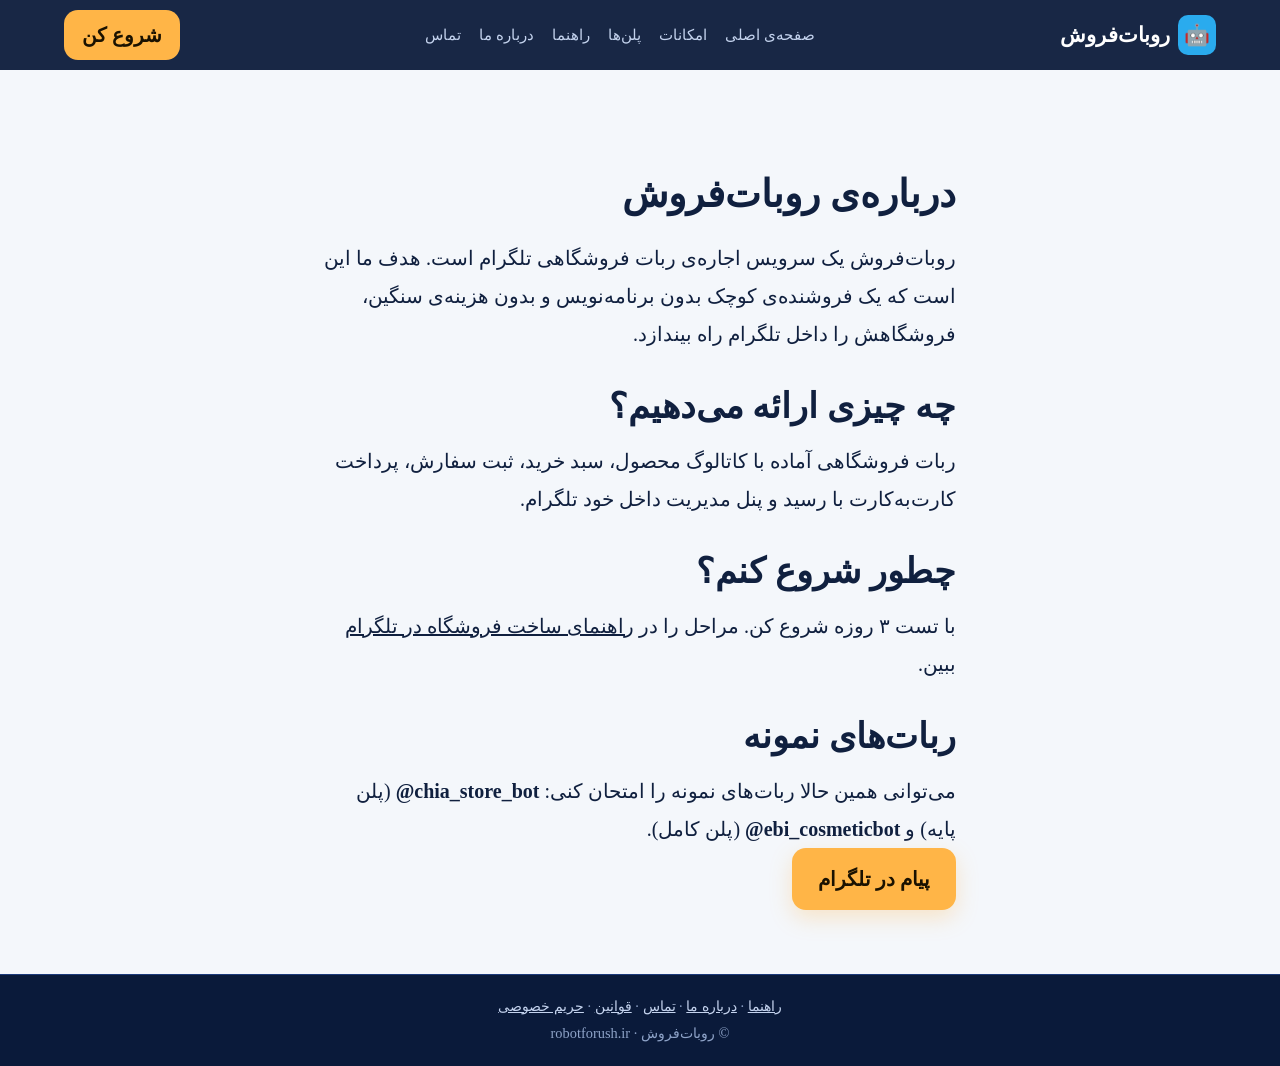
==== about/index.html @ 33a39016 "add about, contact, terms, privacy pages and mobile menu" ====
<!doctype html>
<html lang="fa" dir="rtl">
<head>
<meta charset="utf-8">
<meta name="viewport" content="width=device-width, initial-scale=1">
<title>درباره ما | روبات‌فروش</title>
<meta name="description" content="روبات‌فروش یک سرویس اجاره‌ی ربات فروشگاهی تلگرام برای فروشنده‌های کوچک است.">
<link rel="canonical" href="https://robotforush.ir/about/">
<link rel="stylesheet" href="/style.css?v=4">
</head>
<body>
<header class="top">
  <a class="brand" href="/"><i>🤖</i> روبات‌فروش</a>
  <input type="checkbox" id="mn" class="mn-t"><label for="mn" class="mn-b" aria-label="منو">☰</label>
  <nav class="mn"><a href="/">صفحه‌ی اصلی</a><a href="/#features">امکانات</a><a href="/#plans">پلن‌ها</a><a href="/guide/">راهنما</a><a href="/about/">درباره ما</a><a href="/contact/">تماس</a></nav>
  <a class="btn sm" href="tg://resolve?domain=ebiefgh62">شروع کن</a>
</header>
<main>
<article class="block article">
<h1 class="art-title">درباره‌ی روبات‌فروش</h1>
<p>روبات‌فروش یک سرویس اجاره‌ی ربات فروشگاهی تلگرام است. هدف ما این است که یک فروشنده‌ی کوچک بدون برنامه‌نویس و بدون هزینه‌ی سنگین، فروشگاهش را داخل تلگرام راه بیندازد.</p>
<h2>چه چیزی ارائه می‌دهیم؟</h2>
<p>ربات فروشگاهی آماده با کاتالوگ محصول، سبد خرید، ثبت سفارش، پرداخت کارت‌به‌کارت با رسید و پنل مدیریت داخل خود تلگرام.</p>
<h2>چطور شروع کنم؟</h2>
<p>با تست ۳ روزه شروع کن. مراحل را در <a href="/guide/">راهنمای ساخت فروشگاه در تلگرام</a> ببین.</p>
<h2>ربات‌های نمونه</h2>
<p>می‌توانی همین حالا ربات‌های نمونه را امتحان کنی: <b dir="ltr">@chia_store_bot</b> (پلن پایه) و <b dir="ltr">@ebi_cosmeticbot</b> (پلن کامل).</p>
<p><a class="btn" href="tg://resolve?domain=ebiefgh62">پیام در تلگرام</a></p>
</article>
</main>
<footer><a href="/guide/">راهنما</a> · <a href="/about/">درباره ما</a> · <a href="/contact/">تماس</a> · <a href="/terms/">قوانین</a> · <a href="/privacy/">حریم خصوصی</a><br>© روبات‌فروش · robotforush.ir</footer>
</body>
</html>
---- style.css ----
@font-face{font-family:"BNazanin";src:local("B Nazanin"),local("BNazanin"),url("fonts/BNazanin.woff2") format("woff2"),url("fonts/BNazanin.ttf") format("truetype");font-weight:400;font-display:swap}
@font-face{font-family:"BNazanin";src:local("B Nazanin Bold"),local("BNazanin-Bold"),url("fonts/BNazanin-Bold.woff2") format("woff2"),url("fonts/BNazanin-Bold.ttf") format("truetype");font-weight:700;font-display:swap}
:root{--navy:#0a1a3a;--navy2:#13306b;--cyan:#2aabee;--sun:#ffb547;--ink:#10203f;--mute:#586a85;--bg:#f4f7fb;--card:#fff;--line:#dde5f0}
*{box-sizing:border-box}
html{scroll-behavior:smooth}
body{margin:0;background:var(--bg);color:var(--ink);font:20px/1.9 BNazanin,'B Nazanin',Nazanin,Tahoma,serif}
a{color:inherit}
h2,h3,p,ul,ol{margin:0}
:focus-visible{outline:3px solid var(--sun);outline-offset:3px}
.top{position:sticky;top:0;z-index:9;display:flex;align-items:center;justify-content:space-between;gap:14px;padding:10px 5vw;background:rgba(10,26,58,.94);backdrop-filter:blur(8px);color:#fff;flex-wrap:wrap}
.brand{font-weight:700;font-size:1.3rem;text-decoration:none;display:flex;gap:8px;align-items:center}
.brand i{font-style:normal;background:var(--cyan);border-radius:10px;padding:0 6px}
.top nav{display:flex;gap:18px;flex-wrap:wrap}
.top nav a{text-decoration:none;color:#c4d3ee;font-size:.95rem}
.top nav a:hover{color:#fff}
.btn{display:inline-block;background:var(--sun);color:#1b1200;text-decoration:none;padding:12px 26px;border-radius:14px;font-weight:700;box-shadow:0 8px 22px rgba(255,181,71,.28);transition:transform .15s}
.btn:hover{transform:translateY(-2px)}
.btn.sm{padding:6px 18px;box-shadow:none}
.btn.ghost{background:transparent;color:#fff;border:2px solid rgba(255,255,255,.35);box-shadow:none}
.btn.dark{background:var(--navy);color:#fff;box-shadow:none}
.hero{display:grid;grid-template-columns:1.1fr .9fr;gap:40px;align-items:center;padding:64px 5vw 90px;background:radial-gradient(60% 70% at 22% 45%,#1d4fae 0,transparent 70%),var(--navy);color:#fff}
.hero>*{max-width:560px;margin-inline:auto;width:100%}
h1{font-size:clamp(2rem,6.2vw,3.5rem);line-height:1.5;font-weight:700;margin-bottom:18px}
.hero p{color:#c9d7f0;margin-bottom:26px}
.actions{display:flex;gap:12px;flex-wrap:wrap;margin-bottom:22px}
.ticks{list-style:none;padding:0;display:flex;gap:6px 20px;flex-wrap:wrap;color:#9fe0ff;font-size:.95rem}
.phone{background:#0d2250;border:8px solid #1c3a7a;border-radius:34px;overflow:hidden;box-shadow:0 30px 70px rgba(0,0,0,.45);max-width:340px}
.ph-head{background:#16336f;padding:10px 16px;font-weight:700;display:flex;gap:8px;align-items:center}
.dot{width:10px;height:10px;border-radius:50%;background:#4cd98a}
.ph-body{padding:14px;display:flex;flex-direction:column;gap:10px;min-height:420px}
.m{padding:9px 13px;border-radius:16px;max-width:90%;font-size:.92rem;line-height:1.75;opacity:0;animation:pop .5s forwards}
.m.me{background:var(--cyan);color:#04202f;align-self:flex-start;border-end-start-radius:4px}
.m.bot{background:#1a3a7c;align-self:flex-end;border-end-end-radius:4px}
.d1{animation-delay:.5s}.d2{animation-delay:1.6s}.d3{animation-delay:2.9s}.d4{animation-delay:4s}.d5{animation-delay:5.4s}
@keyframes pop{from{opacity:0;transform:translateY(12px) scale(.97)}to{opacity:1;transform:none}}
.sale{background:var(--sun);color:#2b1c00;padding:0 8px;border-radius:6px;font-size:.78rem;font-weight:700}
.keys{display:flex;gap:6px;margin-top:8px;flex-wrap:wrap}
.keys span{background:#27499a;border-radius:8px;padding:1px 10px;font-size:.82rem}
.block{padding:64px 5vw}
.block>*{max-width:1040px;margin-inline:auto}
.alt{background:var(--card)}
h2{font-size:clamp(1.6rem,4vw,2.2rem);font-weight:700;margin:0 auto 30px;line-height:1.5}
h3{font-size:1.15rem;font-weight:700;margin-bottom:6px}
.vs{display:grid;grid-template-columns:1fr 1fr;gap:18px}
.vs>div{border-radius:20px;padding:26px}
.vs ul{padding-inline-start:1.2em;display:grid;gap:4px}
.old{background:var(--card);border:2px dashed var(--line);color:var(--mute)}
.new{background:var(--navy);color:#fff;box-shadow:0 18px 40px rgba(10,26,58,.25)}
.new li::marker{color:var(--sun)}
.bento{display:grid;grid-template-columns:repeat(3,1fr);gap:16px}
.bento article{background:var(--bg);border:1px solid var(--line);border-radius:20px;padding:22px;transition:transform .2s,box-shadow .2s}
.bento article:hover{transform:translateY(-4px);box-shadow:0 14px 30px rgba(16,32,63,.1)}
.bento .wide{grid-column:span 2;background:var(--navy);color:#fff;border:0}
.bento .wide p{color:#c9d7f0}
.bento i{font-style:normal;font-size:1.8rem;display:block;margin-bottom:4px}
.bento p{color:var(--mute);font-size:.95rem}
.menu{display:flex;gap:8px;flex-wrap:wrap;margin-top:14px}
.menu span{background:#1a3a7c;border-radius:10px;padding:2px 14px;font-size:.9rem}
.all{display:grid;grid-template-columns:1fr 1fr;gap:16px}
.grp{background:var(--card);border:1px solid var(--line);border-radius:20px;padding:22px}
.grp ul{list-style:none;padding:0;display:grid;gap:2px;color:var(--mute);font-size:.95rem}
.grp li::before{content:"✓ ";color:var(--cyan);font-weight:700}
.steps{list-style:none;padding:0;display:grid;gap:16px}
.steps li{display:flex;gap:18px;align-items:center;background:var(--card);border:1px solid var(--line);border-radius:20px;padding:18px 22px}
.steps b{flex:none;width:54px;height:54px;border-radius:50%;background:var(--cyan);color:#04202f;display:grid;place-items:center;font-size:1.6rem}
.steps p{color:var(--mute)}
.plans{display:grid;grid-template-columns:1fr 1fr;gap:20px}
.plan{position:relative;border:2px solid var(--line);border-radius:22px;padding:28px;background:var(--bg);display:flex;flex-direction:column;gap:12px}
.plan ul{padding-inline-start:1.2em;color:var(--mute);flex:1}
.plan.full{background:var(--navy);color:#fff;border-color:var(--cyan);box-shadow:0 20px 44px rgba(10,26,58,.3)}
.plan.full ul{color:#c9d7f0}
.flag{position:absolute;top:-14px;inset-inline-start:22px;background:var(--sun);color:#1b1200;font-size:.85rem;font-weight:700;padding:1px 14px;border-radius:99px}
.price{font-weight:700}
details{background:var(--card);border:1px solid var(--line);border-radius:14px;padding:14px 20px;margin-bottom:10px}
summary{cursor:pointer;font-weight:700}
details p{margin-top:8px;color:var(--mute)}
.cta{text-align:center;padding:70px 5vw;background:radial-gradient(50% 90% at 50% 0,#1d4fae 0,transparent 70%),var(--navy);color:#fff}
.cta h2{margin-bottom:8px}
.cta p{color:#c9d7f0;margin-bottom:22px}
footer{text-align:center;background:var(--navy);color:#8ea3c8;padding:18px;font-size:.9rem;border-top:1px solid #1c3a7a}
@media (max-width:820px){.hero{grid-template-columns:1fr;padding-top:40px}.vs,.plans,.all{grid-template-columns:1fr}.bento{grid-template-columns:1fr 1fr}.top nav{display:none}}
@media (max-width:520px){.bento{grid-template-columns:1fr}.bento .wide{grid-column:auto}}
@media (prefers-reduced-motion:reduce){html{scroll-behavior:auto}.m{animation:none;opacity:1}.btn,.bento article{transition:none}}
.trial{background:var(--sun);color:#1b1200;border-radius:18px;padding:14px 22px;font-weight:700;text-align:center;margin-bottom:22px}
.price{display:flex;align-items:baseline;gap:8px}
.amount{font-size:2rem;font-weight:700}
.per{font-size:.9rem;opacity:.75}
.tbl{overflow-x:auto;margin-top:26px}
table{width:100%;border-collapse:collapse;background:var(--card);border:1px solid var(--line);border-radius:14px}
th,td{padding:10px 14px;border-bottom:1px solid var(--line);text-align:center}
th:first-child,td:first-child{text-align:start}
th{background:var(--bg)}
.fine{margin-top:16px;color:var(--mute);font-size:.95rem;text-align:center}
.shots{display:flex;gap:16px;overflow-x:auto;scroll-snap-type:x mandatory;padding-bottom:14px}
.shot{flex:0 0 230px;scroll-snap-align:start;margin:0;background:var(--card);border:1px solid var(--line);border-radius:20px;padding:10px}
.shot img{width:100%;height:auto;display:block;border-radius:14px}
.shot figcaption{margin-top:8px;font-size:.92rem;color:var(--mute);text-align:center}
.trust{display:grid;grid-template-columns:repeat(3,1fr);gap:16px;margin-top:30px}
.trust>div{background:var(--card);border:1px solid var(--line);border-radius:20px;padding:20px}
.trust b{display:block;font-size:1.1rem;margin-bottom:4px}
.trust p{color:var(--mute);font-size:.95rem;margin-bottom:10px}
@media (max-width:820px){.trust{grid-template-columns:1fr}}
.grow th{background:var(--navy);color:#fff;text-align:start;padding:8px 14px}
.hero .hint{font-size:.9rem;color:#9fb4d8;margin:0 0 16px}
.hint a{color:#9fe0ff}
.article{max-width:760px;margin-inline:auto}
.article>*{max-width:none}
.art-title{font-size:clamp(1.7rem,5vw,2.4rem);line-height:1.5;margin-bottom:16px}
.article h2{margin:28px 0 8px}
.article ul,.article ol{padding-inline-start:1.4em;display:grid;gap:4px;margin:8px 0}
.mn-t{position:absolute;opacity:0;pointer-events:none}
.mn-b{display:none;font-size:1.7rem;cursor:pointer;line-height:1}
footer a{color:#c4d3ee}
@media (max-width:820px){.mn-b{display:block}.top nav.mn{display:none;order:5;width:100%;flex-direction:column;gap:2px;padding:8px 0}.mn-t:checked~nav.mn{display:flex}.top nav.mn a{padding:6px 0;font-size:1.05rem}.top .btn.sm{margin-inline-start:auto}}
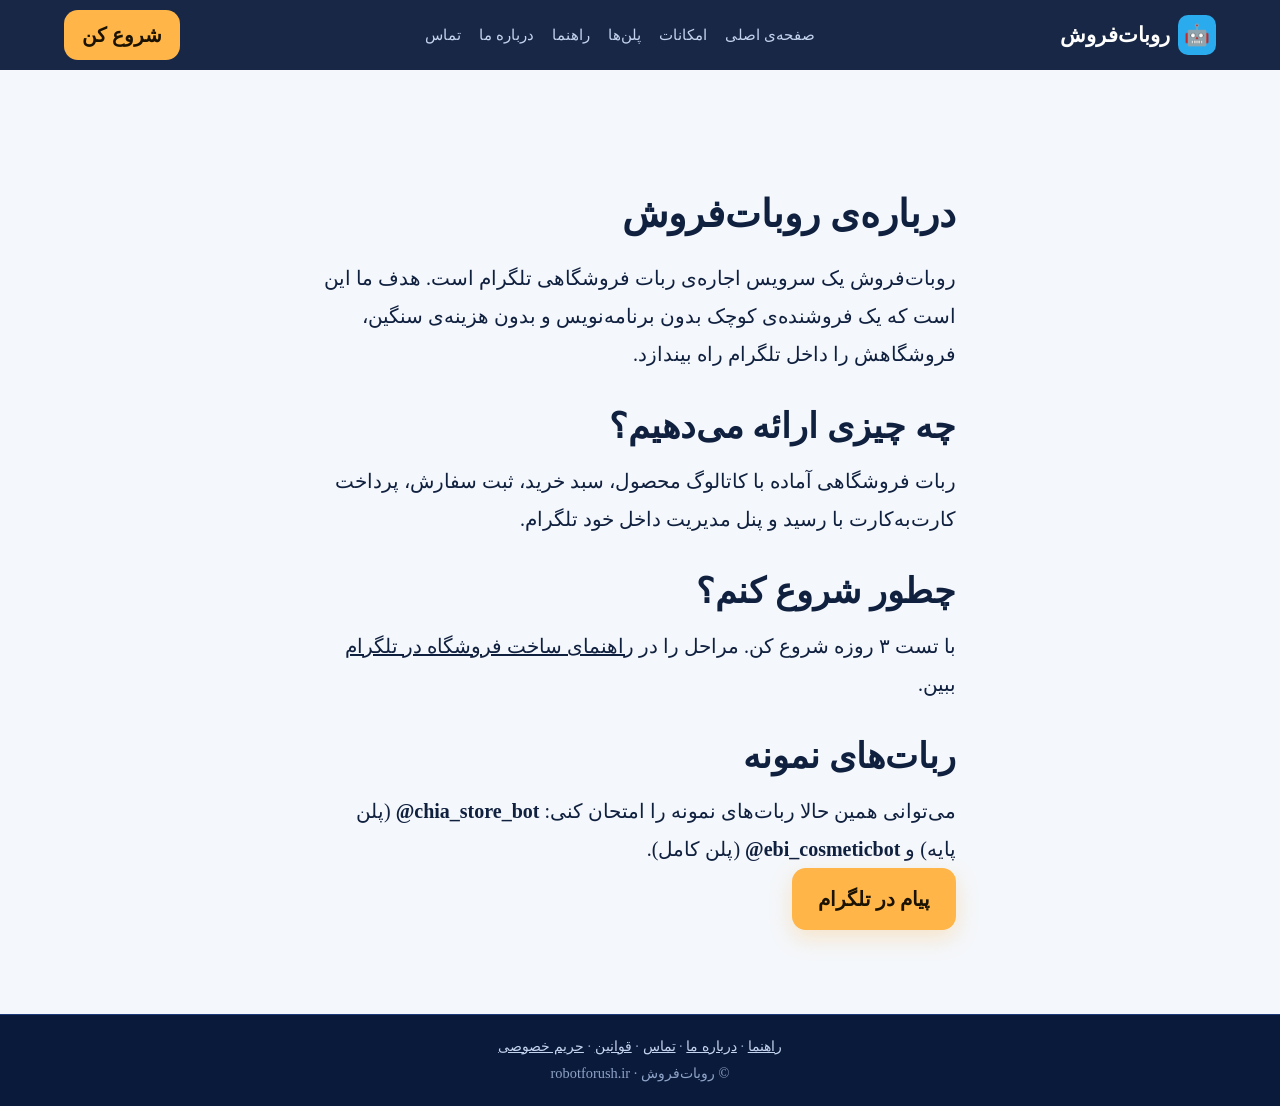
==== commit 2f19bc05: "banners, visual polish, SEO meta, analytics-ready CSP" ====
--- a/about/index.html
+++ b/about/index.html
@@ -6,7 +6,7 @@
 <title>درباره ما | روبات‌فروش</title>
 <meta name="description" content="روبات‌فروش یک سرویس اجاره‌ی ربات فروشگاهی تلگرام برای فروشنده‌های کوچک است.">
 <link rel="canonical" href="https://robotforush.ir/about/">
-<link rel="stylesheet" href="/style.css?v=4">
+<link rel="stylesheet" href="/style.css?v=6">
 </head>
 <body>
 <header class="top">
--- a/style.css
+++ b/style.css
@@ -112,3 +112,22 @@
 .mn-b{display:none;font-size:1.7rem;cursor:pointer;line-height:1}
 footer a{color:#c4d3ee}
 @media (max-width:820px){.mn-b{display:block}.top nav.mn{display:none;order:5;width:100%;flex-direction:column;gap:2px;padding:8px 0}.mn-t:checked~nav.mn{display:flex}.top nav.mn a{padding:6px 0;font-size:1.05rem}.top .btn.sm{margin-inline-start:auto}}
+.sticky-cta{display:none}
+.copy{user-select:all;-webkit-user-select:all;background:var(--bg);border:2px dashed var(--line);border-radius:14px;padding:12px 16px;text-align:center;font-weight:700;margin-block:10px}
+.nf{text-align:center;padding-block:90px}
+@media (max-width:820px){.sticky-cta{display:block;position:fixed;inset-inline:12px;bottom:calc(12px + env(safe-area-inset-bottom,0px));z-index:20;background:var(--sun);color:#1b1200;text-align:center;font-weight:700;padding:12px;border-radius:16px;text-decoration:none;box-shadow:0 10px 26px rgba(0,0,0,.3)}body{padding-bottom:80px}}
+.sub{font-size:1.25rem;font-weight:700;color:var(--sun);margin:-6px 0 14px}
+.block{padding:84px 5vw}
+.vs>div{padding:34px}
+.bento article,.grp,.plan{padding:28px}
+.hero p,.hero .hint{color:#dbe6fb}
+.ticks{color:#b6ecff}
+.new li,.bento .wide p,.plan.full ul,.cta p{color:#e3ecfb}
+.btn.ghost{background:rgba(255,255,255,.12);border-color:rgba(255,255,255,.65);color:#fff}
+.btn.ghost:hover{background:rgba(255,255,255,.22)}
+.banners{display:flex;gap:16px;overflow-x:auto;scroll-snap-type:x mandatory;padding-bottom:14px}
+.banner{flex:0 0 300px;scroll-snap-align:start;margin:0;border-radius:20px;overflow:hidden;border:1px solid var(--line);background:var(--card)}
+.banner img{width:100%;height:auto;display:block}
+@keyframes rise{from{opacity:0;transform:translateY(26px)}to{opacity:1;transform:none}}
+@supports (animation-timeline:view()){.bento article,.steps li,.grp,.plan,.vs>div{animation:rise linear backwards;animation-timeline:view();animation-range:entry 0% entry 35%}}
+@media (prefers-reduced-motion:reduce){.bento article,.steps li,.grp,.plan,.vs>div{animation:none}}
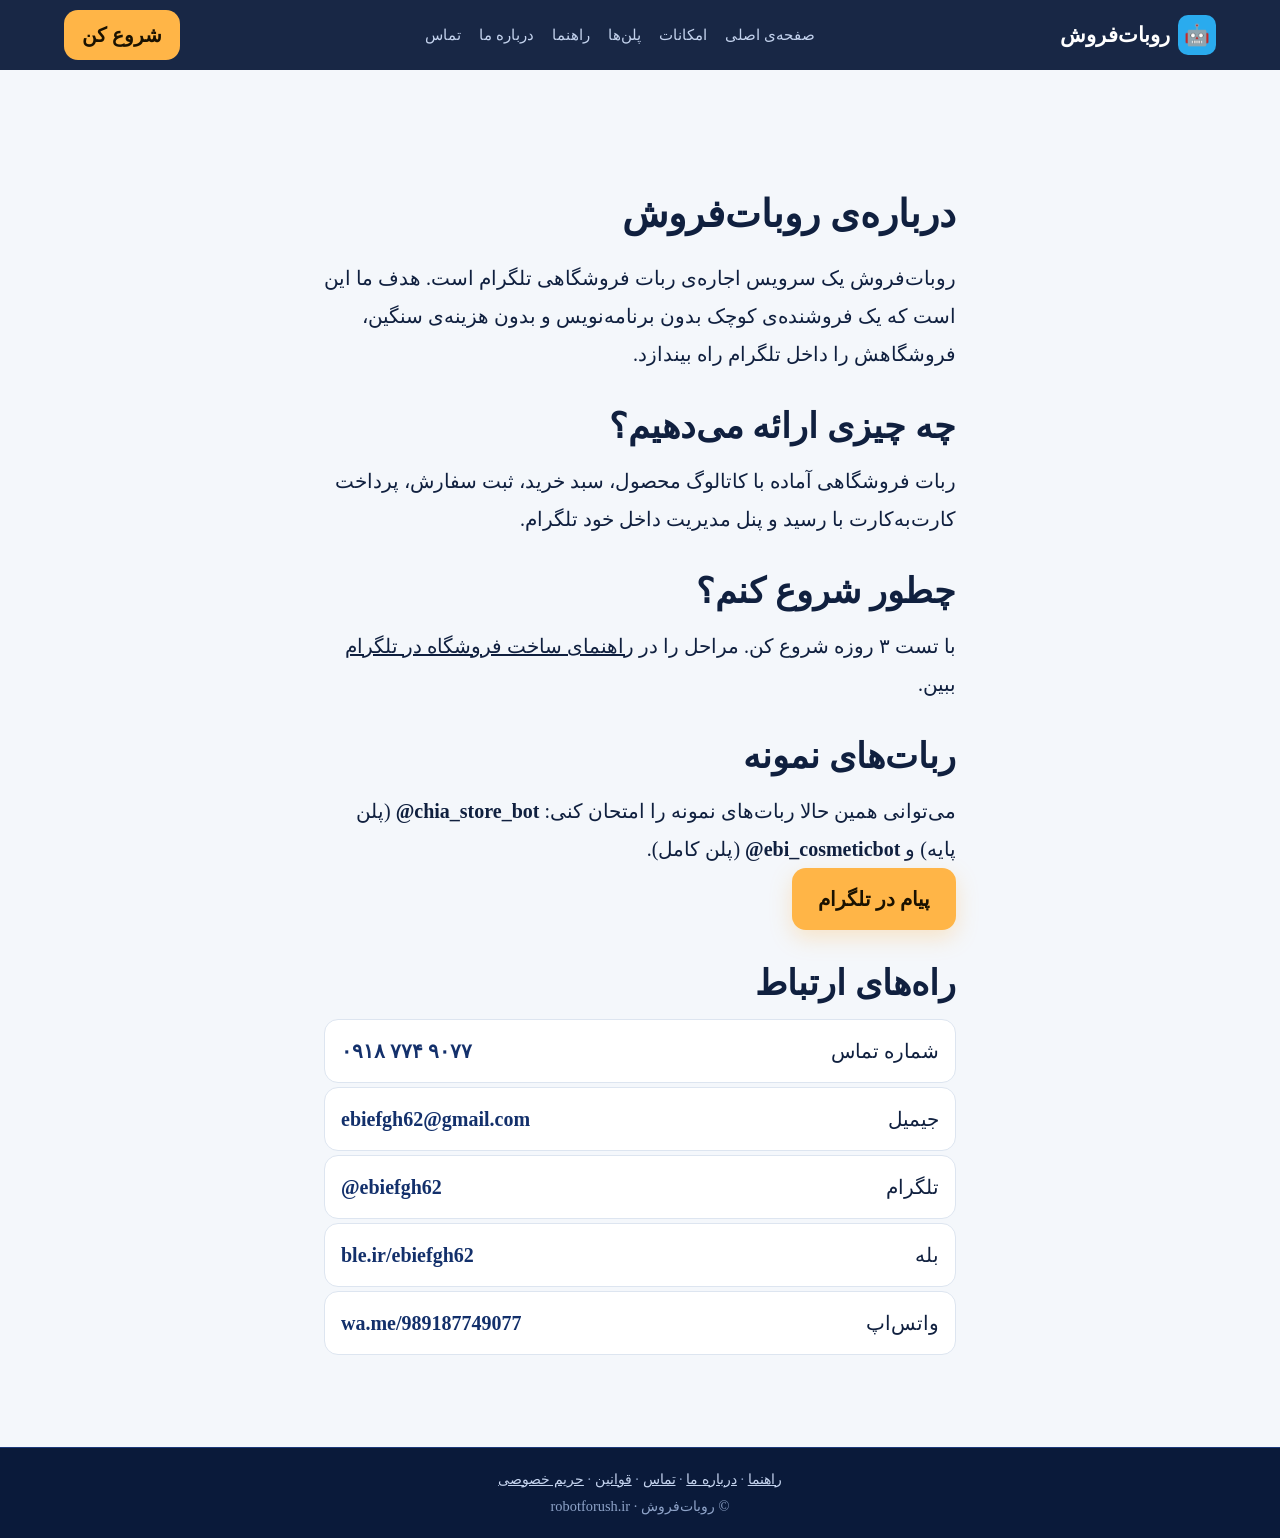
==== commit 79d4c6e6: "remove banners, add contact info, new guide article" ====
--- a/about/index.html
+++ b/about/index.html
@@ -6,7 +6,7 @@
 <title>درباره ما | روبات‌فروش</title>
 <meta name="description" content="روبات‌فروش یک سرویس اجاره‌ی ربات فروشگاهی تلگرام برای فروشنده‌های کوچک است.">
 <link rel="canonical" href="https://robotforush.ir/about/">
-<link rel="stylesheet" href="/style.css?v=6">
+<link rel="stylesheet" href="/style.css?v=7">
 </head>
 <body>
 <header class="top">
@@ -26,6 +26,14 @@
 <h2>ربات‌های نمونه</h2>
 <p>می‌توانی همین حالا ربات‌های نمونه را امتحان کنی: <b dir="ltr">@chia_store_bot</b> (پلن پایه) و <b dir="ltr">@ebi_cosmeticbot</b> (پلن کامل).</p>
 <p><a class="btn" href="tg://resolve?domain=ebiefgh62">پیام در تلگرام</a></p>
+<h2>راه‌های ارتباط</h2>
+<ul class="cl">
+<li><span>شماره تماس</span><a dir="ltr" href="tel:+989187749077">۰۹۱۸ ۷۷۴ ۹۰۷۷</a></li>
+<li><span>جیمیل</span><a dir="ltr" href="mailto:ebiefgh62@gmail.com">ebiefgh62@gmail.com</a></li>
+<li><span>تلگرام</span><a dir="ltr" href="tg://resolve?domain=ebiefgh62">@ebiefgh62</a></li>
+<li><span>بله</span><a dir="ltr" href="https://ble.ir/ebiefgh62">ble.ir/ebiefgh62</a></li>
+<li><span>واتس‌اپ</span><a dir="ltr" href="https://wa.me/989187749077">wa.me/989187749077</a></li>
+</ul>
 </article>
 </main>
 <footer><a href="/guide/">راهنما</a> · <a href="/about/">درباره ما</a> · <a href="/contact/">تماس</a> · <a href="/terms/">قوانین</a> · <a href="/privacy/">حریم خصوصی</a><br>© روبات‌فروش · robotforush.ir</footer>
--- a/style.css
+++ b/style.css
@@ -131,3 +131,6 @@
 @keyframes rise{from{opacity:0;transform:translateY(26px)}to{opacity:1;transform:none}}
 @supports (animation-timeline:view()){.bento article,.steps li,.grp,.plan,.vs>div{animation:rise linear backwards;animation-timeline:view();animation-range:entry 0% entry 35%}}
 @media (prefers-reduced-motion:reduce){.bento article,.steps li,.grp,.plan,.vs>div{animation:none}}
+.cl{list-style:none;padding:0!important;display:grid;gap:10px;margin:10px 0}
+.cl li{background:var(--card);border:1px solid var(--line);border-radius:14px;padding:12px 16px;display:flex;justify-content:space-between;gap:12px;flex-wrap:wrap;align-items:center}
+.cl a{color:var(--navy2);font-weight:700;text-decoration:none;word-break:break-all}
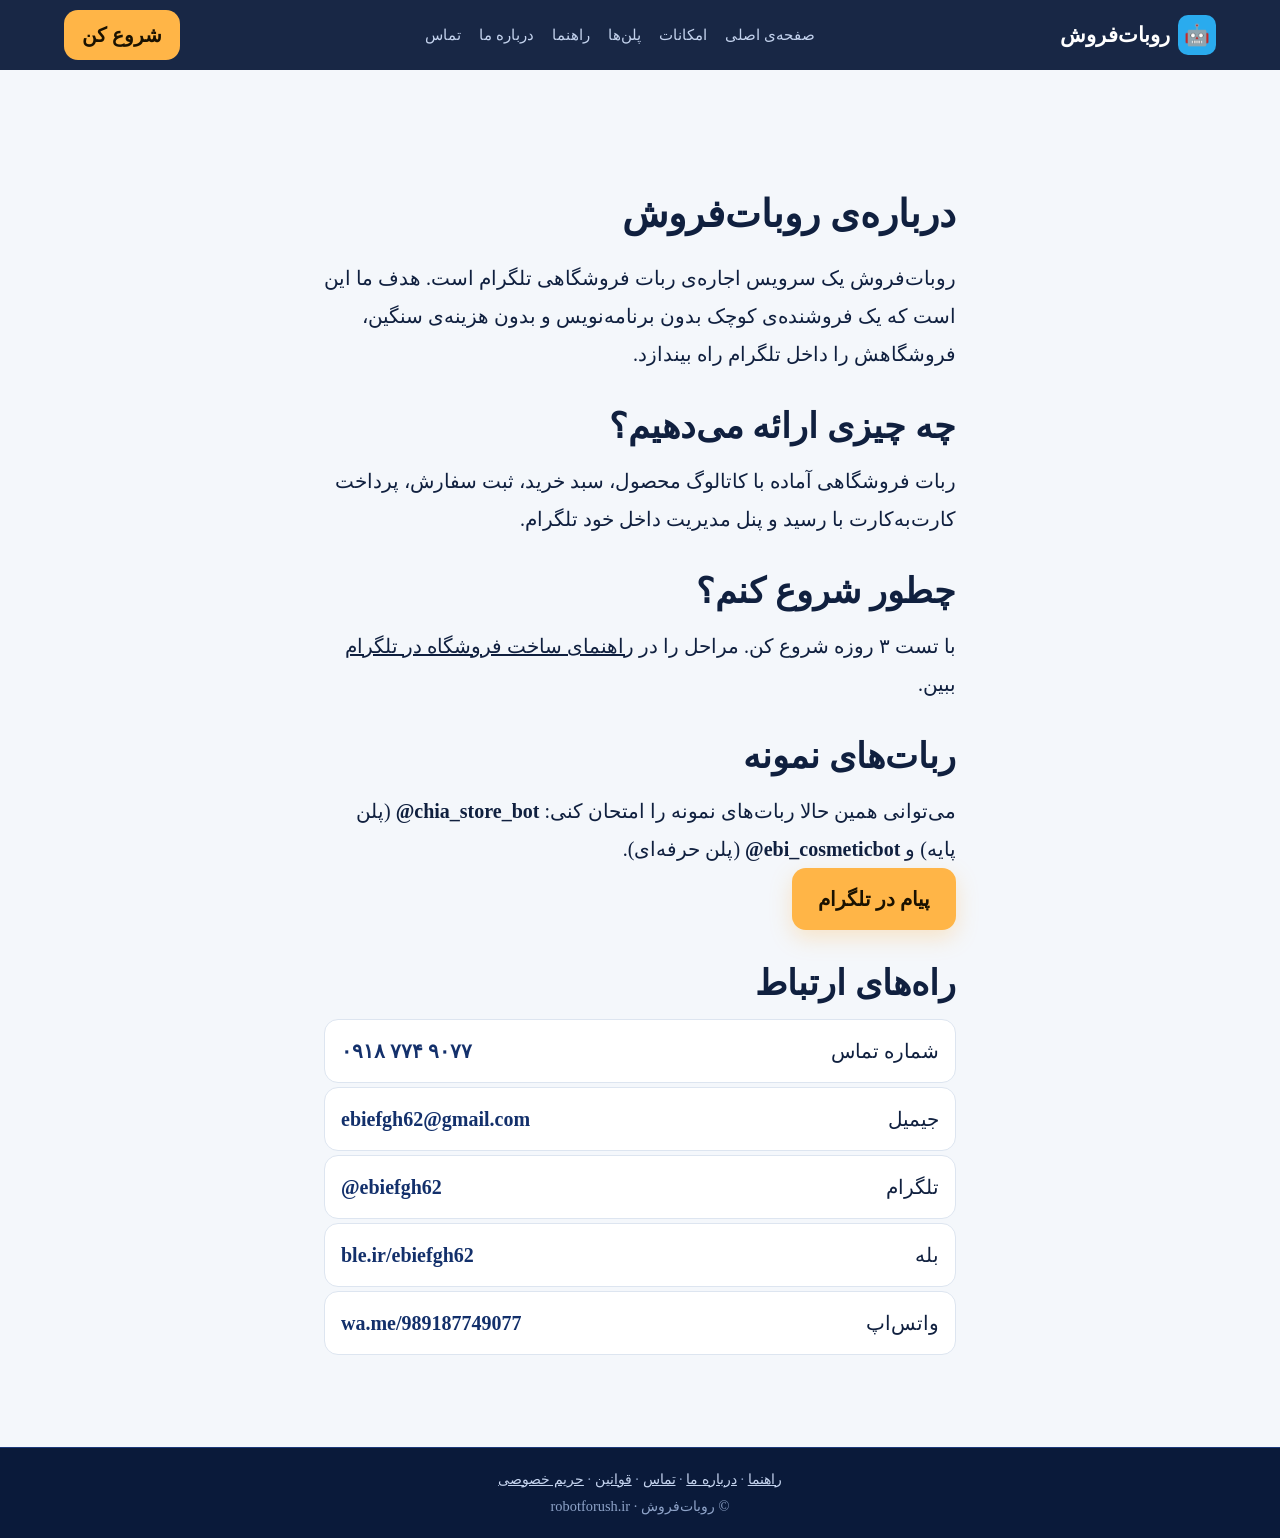
==== commit f4547897: "add booking bot page, 3-month price labels, rename top plan" ====
--- a/about/index.html
+++ b/about/index.html
@@ -6,7 +6,7 @@
 <title>درباره ما | روبات‌فروش</title>
 <meta name="description" content="روبات‌فروش یک سرویس اجاره‌ی ربات فروشگاهی تلگرام برای فروشنده‌های کوچک است.">
 <link rel="canonical" href="https://robotforush.ir/about/">
-<link rel="stylesheet" href="/style.css?v=7">
+<link rel="stylesheet" href="/style.css?v=8">
 </head>
 <body>
 <header class="top">
@@ -24,7 +24,7 @@
 <h2>چطور شروع کنم؟</h2>
 <p>با تست ۳ روزه شروع کن. مراحل را در <a href="/guide/">راهنمای ساخت فروشگاه در تلگرام</a> ببین.</p>
 <h2>ربات‌های نمونه</h2>
-<p>می‌توانی همین حالا ربات‌های نمونه را امتحان کنی: <b dir="ltr">@chia_store_bot</b> (پلن پایه) و <b dir="ltr">@ebi_cosmeticbot</b> (پلن کامل).</p>
+<p>می‌توانی همین حالا ربات‌های نمونه را امتحان کنی: <b dir="ltr">@chia_store_bot</b> (پلن پایه) و <b dir="ltr">@ebi_cosmeticbot</b> (پلن حرفه‌ای).</p>
 <p><a class="btn" href="tg://resolve?domain=ebiefgh62">پیام در تلگرام</a></p>
 <h2>راه‌های ارتباط</h2>
 <ul class="cl">
--- a/style.css
+++ b/style.css
@@ -134,3 +134,8 @@
 .cl{list-style:none;padding:0!important;display:grid;gap:10px;margin:10px 0}
 .cl li{background:var(--card);border:1px solid var(--line);border-radius:14px;padding:12px 16px;display:flex;justify-content:space-between;gap:12px;flex-wrap:wrap;align-items:center}
 .cl a{color:var(--navy2);font-weight:700;text-decoration:none;word-break:break-all}
+.price{flex-wrap:wrap}
+.limits{background:var(--card);border:2px dashed var(--line);border-radius:20px;padding:26px}
+.limits h2{margin-bottom:12px}
+.limits ul{padding-inline-start:1.2em;display:grid;gap:8px;color:var(--mute)}
+.demo{display:flex;gap:12px;flex-wrap:wrap}
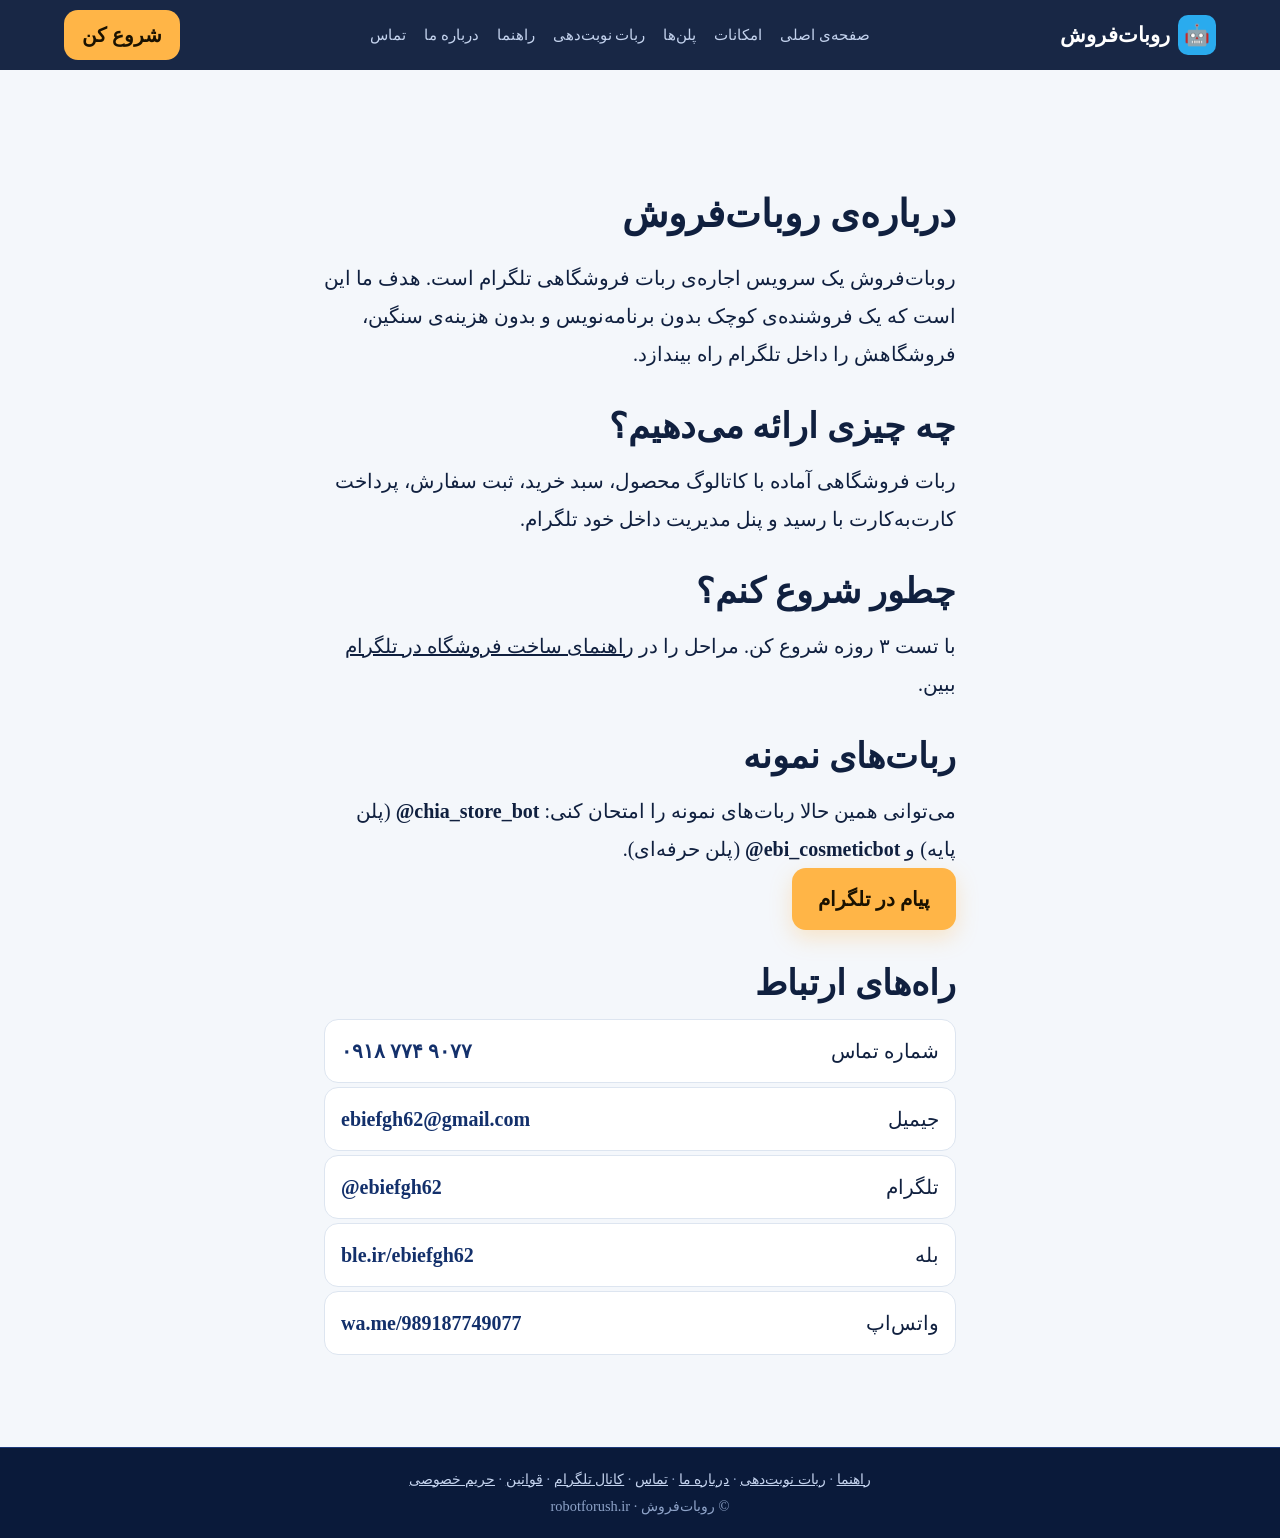
==== commit bb0f8f2e: "home products section, menu and footer links" ====
--- a/about/index.html
+++ b/about/index.html
@@ -6,13 +6,13 @@
 <title>درباره ما | روبات‌فروش</title>
 <meta name="description" content="روبات‌فروش یک سرویس اجاره‌ی ربات فروشگاهی تلگرام برای فروشنده‌های کوچک است.">
 <link rel="canonical" href="https://robotforush.ir/about/">
-<link rel="stylesheet" href="/style.css?v=8">
+<link rel="stylesheet" href="/style.css?v=9">
 </head>
 <body>
 <header class="top">
   <a class="brand" href="/"><i>🤖</i> روبات‌فروش</a>
   <input type="checkbox" id="mn" class="mn-t"><label for="mn" class="mn-b" aria-label="منو">☰</label>
-  <nav class="mn"><a href="/">صفحه‌ی اصلی</a><a href="/#features">امکانات</a><a href="/#plans">پلن‌ها</a><a href="/guide/">راهنما</a><a href="/about/">درباره ما</a><a href="/contact/">تماس</a></nav>
+  <nav class="mn"><a href="/">صفحه‌ی اصلی</a><a href="/#features">امکانات</a><a href="/#plans">پلن‌ها</a><a href="/booking/">ربات نوبت‌دهی</a><a href="/guide/">راهنما</a><a href="/about/">درباره ما</a><a href="/contact/">تماس</a></nav>
   <a class="btn sm" href="tg://resolve?domain=ebiefgh62">شروع کن</a>
 </header>
 <main>
@@ -36,6 +36,6 @@
 </ul>
 </article>
 </main>
-<footer><a href="/guide/">راهنما</a> · <a href="/about/">درباره ما</a> · <a href="/contact/">تماس</a> · <a href="/terms/">قوانین</a> · <a href="/privacy/">حریم خصوصی</a><br>© روبات‌فروش · robotforush.ir</footer>
+<footer><a href="/guide/">راهنما</a> · <a href="/booking/">ربات نوبت‌دهی</a> · <a href="/about/">درباره ما</a> · <a href="/contact/">تماس</a> · <a href="tg://resolve?domain=robotforush">کانال تلگرام</a> · <a href="/terms/">قوانین</a> · <a href="/privacy/">حریم خصوصی</a><br>© روبات‌فروش · robotforush.ir</footer>
 </body>
 </html>
--- a/style.css
+++ b/style.css
@@ -139,3 +139,4 @@
 .limits h2{margin-bottom:12px}
 .limits ul{padding-inline-start:1.2em;display:grid;gap:8px;color:var(--mute)}
 .demo{display:flex;gap:12px;flex-wrap:wrap}
+.prod p{color:var(--mute);flex:1}
